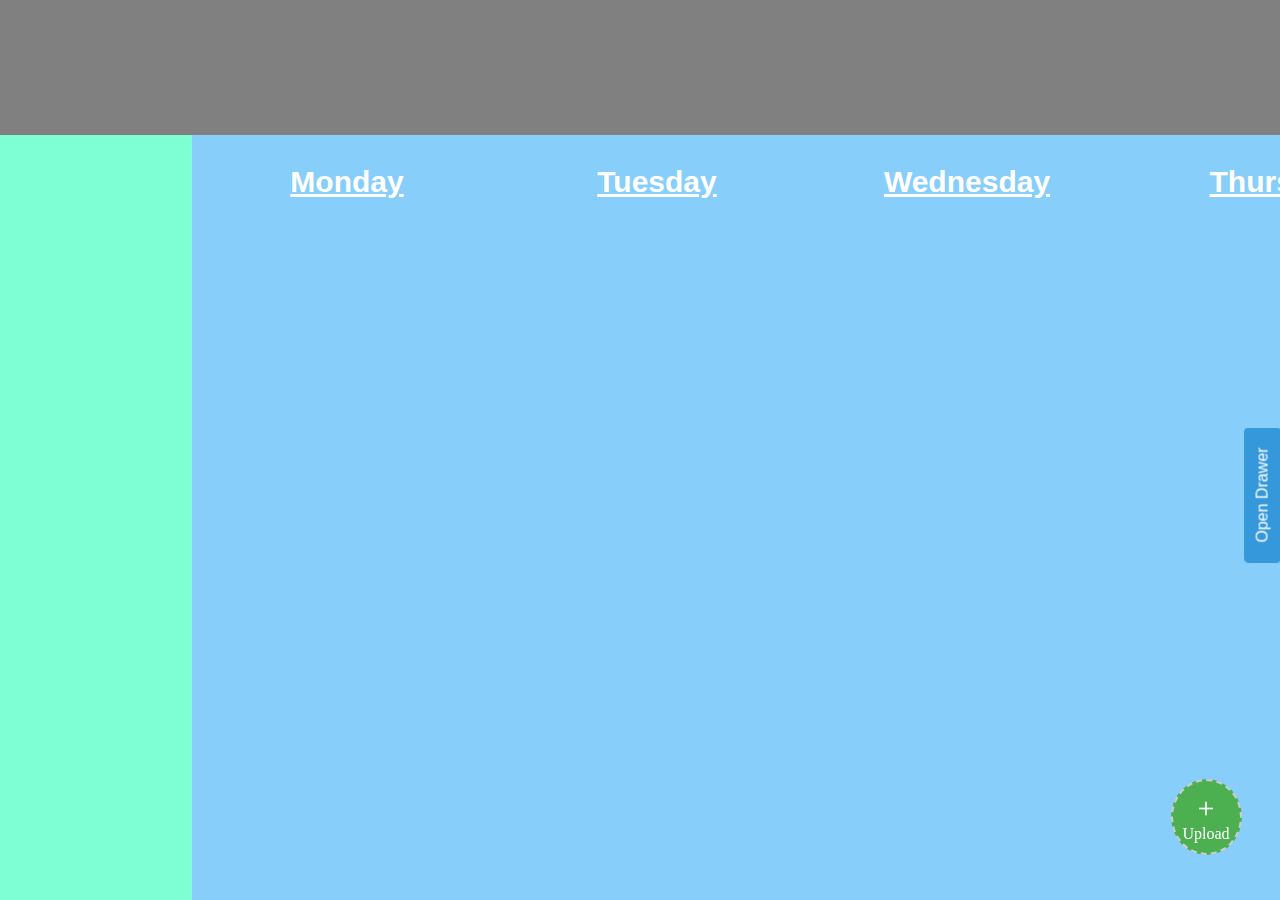
==== log.html @ 65a20d52 "first commit" ====
<!DOCTYPE html>
<html lang="en">
<head>
  <meta charset="UTF-8">
  <title>Title</title>

  <link rel="stylesheet" href="log.css">
</head>
<body>
  <div id = "nav-bar">

  </div>

  <div id = "frame">

    <div id = "weekly-bar">

    </div>


    <div id = "main-screen">
      <div id="daily-view-container">

      </div>

      <div class="file-input">
        <label for="fileInput" class="custom-file-upload">
          <span style="font-size: 30px;">+</span>
          <br>
          Upload
        </label>
        <input type="file" id = "fileInput" style="display:none;">
      </div>

      <button id="openDrawerButton" onclick="toggleDrawer()">Open Drawer</button>

      <div id="drawerContainer" onclick="closeDrawer()">
        <div id="drawerContent">
          <h2>Drawer Content</h2>
          <p>This is the content of the expandable drawer.</p >
        </div>
      </div>


    </div>
  </div>

  <script src = "log.js"></script>
</body>
</html>
---- log.css ----
body{
    margin: 0 0 0 0;
    overflow: hidden;
}

#frame{
    display: flex;
    flex-wrap: wrap;
    background-color: lightblue;
    width: 100vw;
    height: 85vh;
}

#nav-bar{
    height: 15vh;
    width: 100vw;
    background-color: grey;
}

#weekly-bar{
    height: 85vh;
    width: 15vw;
    background-color: aquamarine;
}

#main-screen{
    height: 85vh;
    width: 85vw;
    background-color: antiquewhite;
    position: relative;
}

#daily-view-container{
    background-color: blueviolet;
    display: flex;
    overflow-x: auto;
    white-space: nowrap;
    height: inherit;
}

.day {
    flex: 0 0 auto;
    background-color: lightskyblue;
    color: white;
    text-decoration: underline;
    font: bold 30px "Helvetica Neue", Helvetica, Arial, sans-serif;
    padding: 30px;
    width: 250px;
    text-align: center;
    overflow-y: auto;
    white-space: nowrap;
}

.log{
    border: 4px double dodgerblue;
    border-radius: 15px;
    background-color: dodgerblue;
    width: 250px;
    font-size: 14px;
    white-space: pre-wrap;
    margin-top: 30px;
}

.custom-file-upload {
    display: inline-block;
    padding: 10px;
    cursor: pointer;
    border: 2px dashed #ccc;
    border-radius: 50%;
    text-align: center;
    background-color: #4CAF50;
    color: white;
    position: absolute;
    bottom: 5vh;
    right: 3vw;
}

.custom-file-upload input {
    display: none;
}



#drawerContainer {
    position: fixed;
    top: 26%;
    height: 450px;
    right: -500px; /* Start off-screen on the right */
    width: 500px;
    background-color: #3498db;
    color: #fff;
    transition: right 0.6s ease;
}

#drawerContent {
    padding: 20px;
}

#openDrawerButton {
    cursor: pointer;
    padding: 10px 20px;
    background-color: #3498db;
    color: #fff;
    border: none;
    border-radius: 5px;
    font-size: 16px;
    position: fixed;
    top: 55%;
    right: -50px;
    transform: translateY(-50%) rotate(-90deg); /* Combine transformations */
    transition: right 0.6s ease;
}
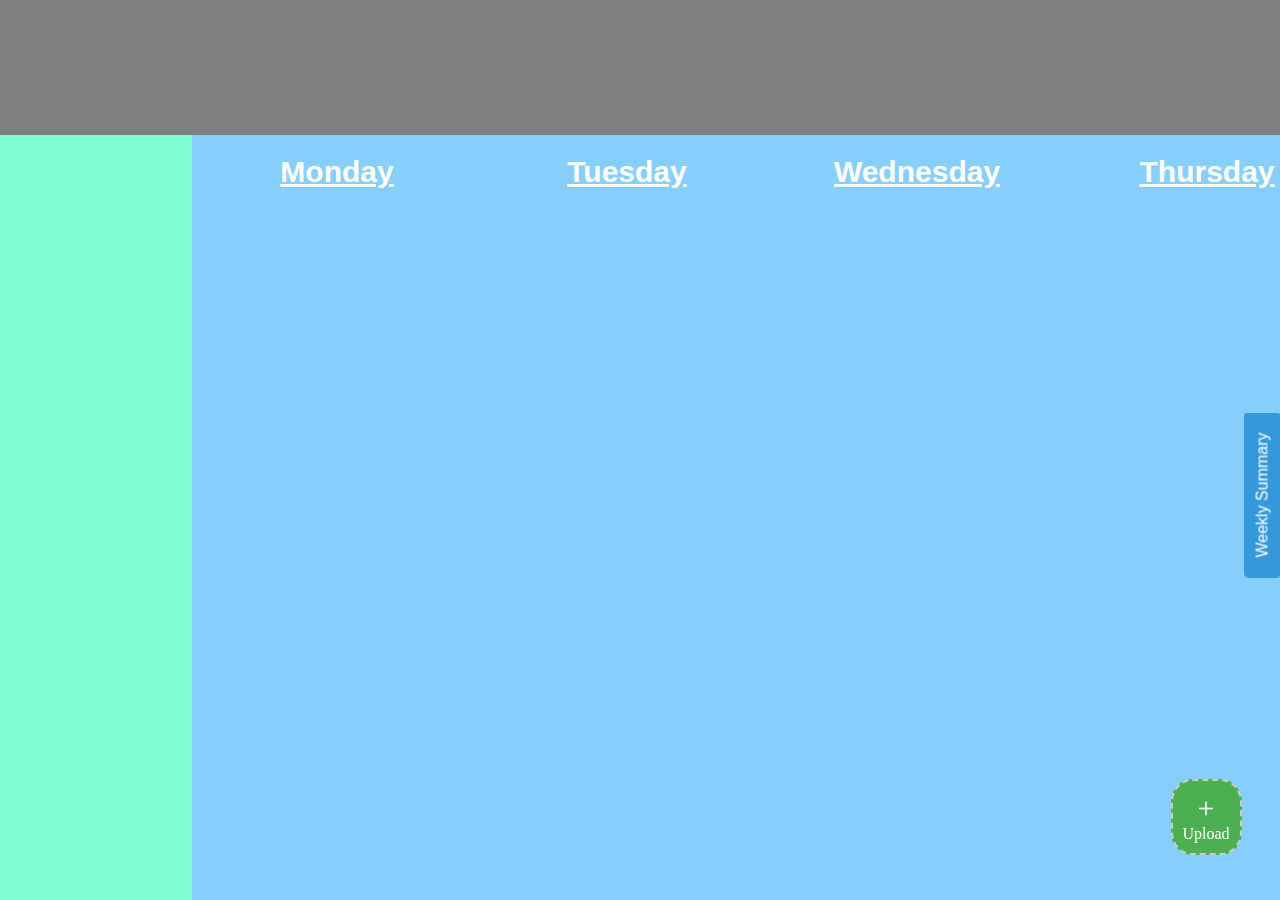
==== commit b3063783: "all functionality of log complete; pre-navbar integration" ====
--- a/log.html
+++ b/log.html
@@ -7,6 +7,7 @@
   <link rel="stylesheet" href="log.css">
 </head>
 <body>
+  <script src="https://cdn.jsdelivr.net/npm/bootstrap@5.3.2/dist/js/bootstrap.bundle.min.js" integrity="sha384-C6RzsynM9kWDrMNeT87bh95OGNyZPhcTNXj1NW7RuBCsyN/o0jlpcV8Qyq46cDfL" crossorigin="anonymous"></script>
   <div id = "nav-bar">
 
   </div>
@@ -32,7 +33,7 @@
         <input type="file" id = "fileInput" style="display:none;">
       </div>
 
-      <button id="openDrawerButton" onclick="toggleDrawer()">Open Drawer</button>
+      <button id="openDrawerButton" onclick="toggleDrawer()">Weekly Summary</button>
 
       <div id="drawerContainer" onclick="closeDrawer()">
         <div id="drawerContent">
--- a/log.css
+++ b/log.css
@@ -21,6 +21,28 @@
     height: 85vh;
     width: 15vw;
     background-color: aquamarine;
+    overflow-y: auto;
+}
+
+.week-log{
+    border: 0;
+    background-color: lightseagreen;
+    color: lightgray;
+    font: bold 18px "Helvetica Neue", Helvetica, Arial, sans-serif;
+    padding: 20px;
+    margin: 10px;
+    border-radius: 20px;
+    transition: background-color 1s ease, all .1s linear;
+    box-shadow: 0 5px 0 darkgreen;
+}
+
+.week-log:active{
+    box-shadow: 0 2px 0 darkolivegreen;
+    transform:translateY(3px);
+}
+
+.week-log:hover{
+    background-color: seagreen;
 }
 
 #main-screen{
@@ -39,26 +61,37 @@
 }
 
 .day {
-    flex: 0 0 auto;
     background-color: lightskyblue;
-    color: white;
-    text-decoration: underline;
+    flex: 10;
+    color: lightgray;
     font: bold 30px "Helvetica Neue", Helvetica, Arial, sans-serif;
-    padding: 30px;
     width: 250px;
     text-align: center;
     overflow-y: auto;
     white-space: nowrap;
 }
 
+.outer-day{
+    display: flex;
+    flex-direction: column;
+    flex: 0 0 auto;
+    color: white;
+    text-decoration: underline;
+    background-color: lightskyblue;
+    font: bold 30px "Helvetica Neue", Helvetica, Arial, sans-serif;
+    text-align: center;
+    padding: 20px;
+}
+
 .log{
     border: 4px double dodgerblue;
-    border-radius: 15px;
+    border-radius: 20px;
     background-color: dodgerblue;
-    width: 250px;
+    width: 240px;
     font-size: 14px;
     white-space: pre-wrap;
-    margin-top: 30px;
+    margin-bottom: 20px;
+    box-shadow: 3px 7px 3px midnightblue;
 }
 
 .custom-file-upload {
@@ -66,13 +99,19 @@
     padding: 10px;
     cursor: pointer;
     border: 2px dashed #ccc;
-    border-radius: 50%;
+    border-radius: 30%;
     text-align: center;
     background-color: #4CAF50;
     color: white;
     position: absolute;
     bottom: 5vh;
     right: 3vw;
+    transition: border-radius 1s ease, background-color 1s ease;
+}
+
+.custom-file-upload:hover{
+    border-radius: 50%;
+    background-color: darkgreen;
 }
 
 .custom-file-upload input {
@@ -106,7 +145,7 @@
     font-size: 16px;
     position: fixed;
     top: 55%;
-    right: -50px;
+    right: -65px;
     transform: translateY(-50%) rotate(-90deg); /* Combine transformations */
     transition: right 0.6s ease;
 }
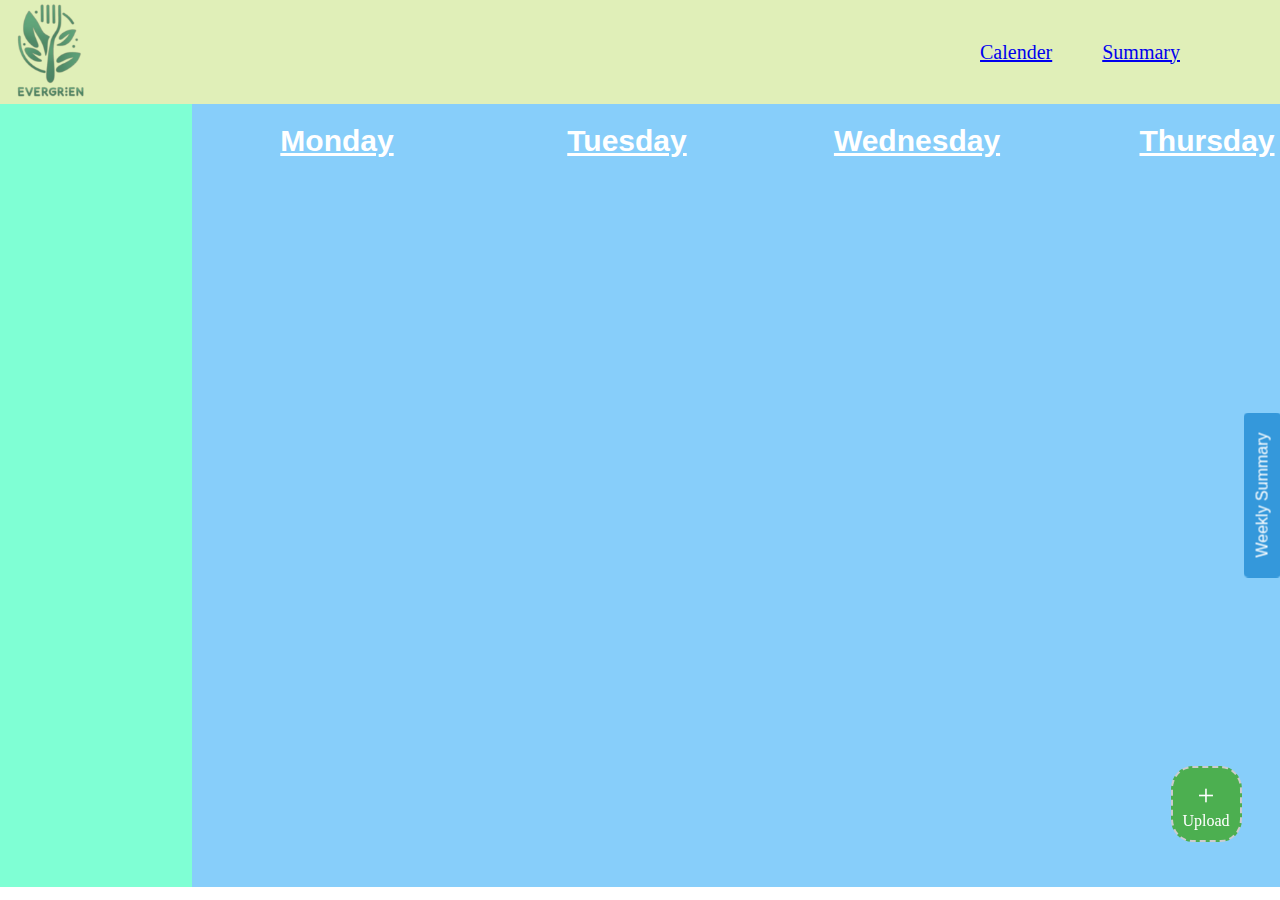
==== commit 826e970b: "navbar complete for log page; home-login-log pages linked" ====
--- a/log.html
+++ b/log.html
@@ -7,11 +7,29 @@
   <link rel="stylesheet" href="log.css">
 </head>
 <body>
-  <script src="https://cdn.jsdelivr.net/npm/bootstrap@5.3.2/dist/js/bootstrap.bundle.min.js" integrity="sha384-C6RzsynM9kWDrMNeT87bh95OGNyZPhcTNXj1NW7RuBCsyN/o0jlpcV8Qyq46cDfL" crossorigin="anonymous"></script>
-  <div id = "nav-bar">
+<!--   <script src="https://cdn.jsdelivr.net/npm/bootstrap@5.3.2/dist/js/bootstrap.bundle.min.js" integrity="sha384-C6RzsynM9kWDrMNeT87bh95OGNyZPhcTNXj1NW7RuBCsyN/o0jlpcV8Qyq46cDfL" crossorigin="anonymous"></script>
+ --><!--   <div id = "nav-bar">
+
+  </div> -->
+
+
+
+  <section id="nav-bar">
+    <nav class="menu">
+      <a href="./index.html"><img id="logo" src="./assets/images/logo-good.png" alt=""></a>
+        <ul>
+          <li><a href="loginpage.html">Calender</a></li>
+          <li><a href="#">Summary</a></li>
+         </ul>
+    </nav>
+  </section>
+
+
+
+
+
 
   </div>
-
   <div id = "frame">
 
     <div id = "weekly-bar">
--- a/log.css
+++ b/log.css
@@ -8,17 +8,11 @@
     flex-wrap: wrap;
     background-color: lightblue;
     width: 100vw;
-    height: 85vh;
-}
-
-#nav-bar{
-    height: 15vh;
-    width: 100vw;
-    background-color: grey;
+    height: 87vh;
 }
 
 #weekly-bar{
-    height: 85vh;
+    height: 87vh;
     width: 15vw;
     background-color: aquamarine;
     overflow-y: auto;
@@ -46,7 +40,7 @@
 }
 
 #main-screen{
-    height: 85vh;
+    height: 87vh;
     width: 85vw;
     background-color: antiquewhite;
     position: relative;
@@ -87,7 +81,7 @@
     border: 4px double dodgerblue;
     border-radius: 20px;
     background-color: dodgerblue;
-    width: 240px;
+    width: 210px;
     font-size: 14px;
     white-space: pre-wrap;
     margin-bottom: 20px;
@@ -149,3 +143,34 @@
     transform: translateY(-50%) rotate(-90deg); /* Combine transformations */
     transition: right 0.6s ease;
 }
+
+
+:root{
+    --top-bar-color: #e0efb8;
+    --background-color: #f7feee;
+
+}
+.menu{
+    display: flex;
+    margin: 0;
+    padding: 0;
+    align-items: center;
+    background-color: var(--top-bar-color)
+    
+}
+.menu li{
+    list-style: none;
+    
+}
+.menu ul{
+    display: flex;
+    gap: 50px;
+    margin-left: auto;
+    margin-right: 100px;
+    font-size: 20px;
+}
+
+#logo{
+    width: 100px;
+    height: auto;
+}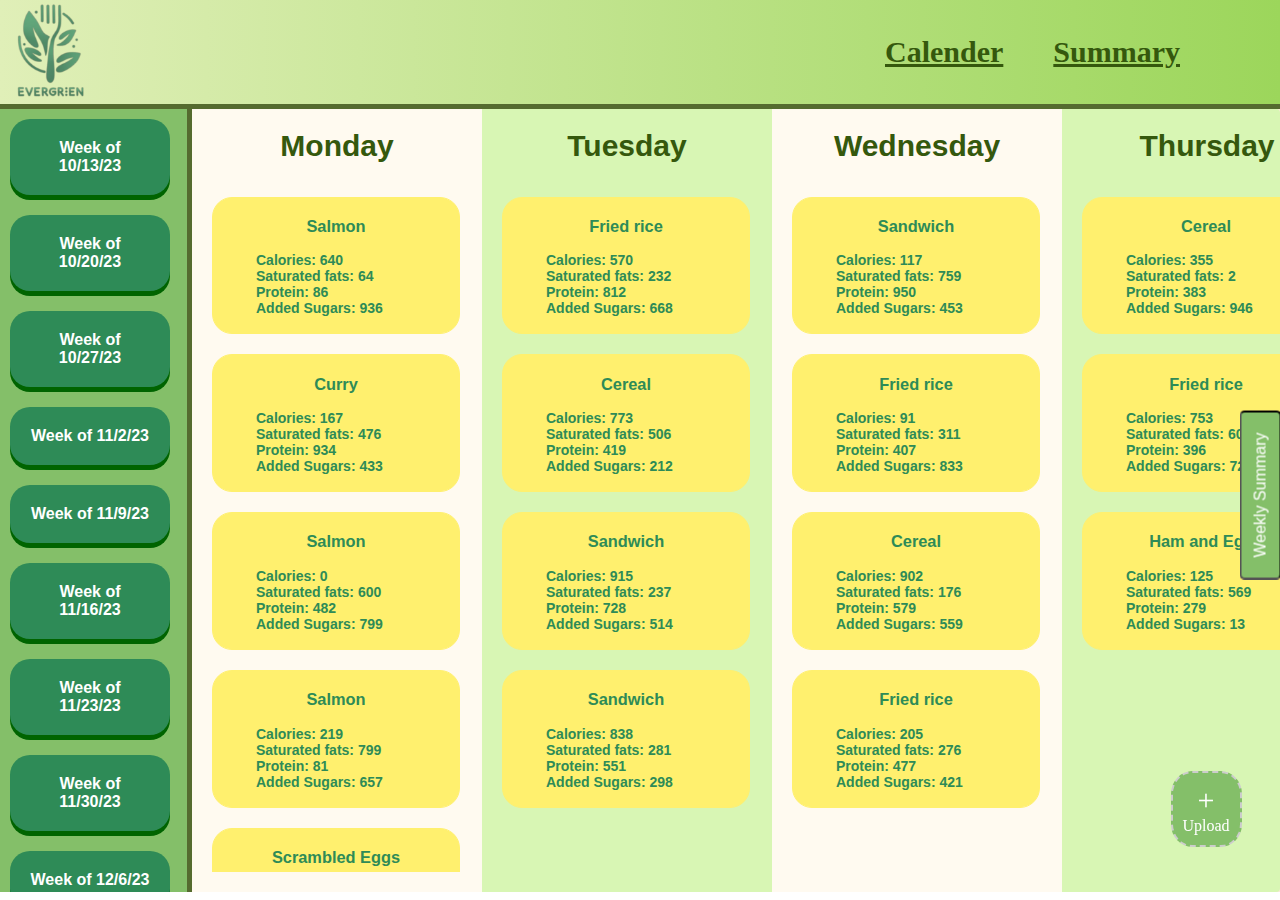
==== commit 124e9d3f: "final frontend push" ====
--- a/log.html
+++ b/log.html
@@ -55,8 +55,14 @@
 
       <div id="drawerContainer" onclick="closeDrawer()">
         <div id="drawerContent">
-          <h2>Drawer Content</h2>
-          <p>This is the content of the expandable drawer.</p >
+          <h2 id = "weekly-summary-header">Weekly Summary</h2>
+          <ul style="line-height: 40px">
+            <li>Calories: 2130cal</li>
+            <li>Saturated Fat: 120g</li>
+            <li>Added Sugars: 37g</li>
+            <li>Protein: 84g</li>
+          </ul>
+          <p> You are in a calorie surplus this week. You should try to consume less added sugar and more protein!</p>
         </div>
       </div>
 
--- a/log.css
+++ b/log.css
@@ -13,16 +13,18 @@
 
 #weekly-bar{
     height: 87vh;
-    width: 15vw;
-    background-color: aquamarine;
+    width: calc(15vw - 5px);
+    background-color: #84BF69;
     overflow-y: auto;
-}
+    border-right: 5px solid darkolivegreen;
+    }
 
 .week-log{
+    width: 12.5vw;
     border: 0;
-    background-color: lightseagreen;
-    color: lightgray;
-    font: bold 18px "Helvetica Neue", Helvetica, Arial, sans-serif;
+    background-color: seagreen;
+    color: white;
+    font: bold 16px 'Chalkduster', fantasy ,Helvetica Neue, Helvetica, Arial, sans-serif;
     padding: 20px;
     margin: 10px;
     border-radius: 20px;
@@ -52,12 +54,14 @@
     overflow-x: auto;
     white-space: nowrap;
     height: inherit;
-}
+    border-radius: 0 4px 4px 0;
+}
+
 
 .day {
-    background-color: lightskyblue;
+    /* background-color: green; */
     flex: 10;
-    color: lightgray;
+    color: dimgrey;
     font: bold 30px "Helvetica Neue", Helvetica, Arial, sans-serif;
     width: 250px;
     text-align: center;
@@ -65,27 +69,37 @@
     white-space: nowrap;
 }
 
+/* #daily-view-container .outer-day:nth-child(even){
+    background: #f0f0f2;
+} */
+
+.day, .outer-day{
+    background-color: #d8f6b4;
+}
+
+
 .outer-day{
     display: flex;
     flex-direction: column;
     flex: 0 0 auto;
-    color: white;
-    text-decoration: underline;
-    background-color: lightskyblue;
-    font: bold 30px "Helvetica Neue", Helvetica, Arial, sans-serif;
+    color: #35580d;
+    /*text-decoration: underline;*/
+    /* background-color: green; */
+    font: bold 30px 'Chalkduster', fantasy, Helvetica Neue, Helvetica, Arial, sans-serif;
     text-align: center;
     padding: 20px;
+
 }
 
 .log{
-    border: 4px double dodgerblue;
+    border: 4px double #FFF06E;
     border-radius: 20px;
-    background-color: dodgerblue;
-    width: 210px;
+    background-color: #FFF06E; /*#A2D2FF*/
+    width: 240px;
     font-size: 14px;
+    color: seagreen;
     white-space: pre-wrap;
     margin-bottom: 20px;
-    box-shadow: 3px 7px 3px midnightblue;
 }
 
 .custom-file-upload {
@@ -95,7 +109,7 @@
     border: 2px dashed #ccc;
     border-radius: 30%;
     text-align: center;
-    background-color: #4CAF50;
+    background-color: #84BF69;
     color: white;
     position: absolute;
     bottom: 5vh;
@@ -115,26 +129,30 @@
 
 
 #drawerContainer {
+    font-size: 24px;
     position: fixed;
     top: 26%;
     height: 450px;
     right: -500px; /* Start off-screen on the right */
     width: 500px;
-    background-color: #3498db;
+    background-color: #84BF69;
     color: #fff;
     transition: right 0.6s ease;
 }
 
 #drawerContent {
     padding: 20px;
+}
+
+#weekly-summary-header{
+    text-align: center;
 }
 
 #openDrawerButton {
     cursor: pointer;
     padding: 10px 20px;
-    background-color: #3498db;
+    background-color: #84BF69;
     color: #fff;
-    border: none;
     border-radius: 5px;
     font-size: 16px;
     position: fixed;
@@ -146,8 +164,8 @@
 
 
 :root{
-    --top-bar-color: #e0efb8;
-    --background-color: #f7feee;
+    /* --top-bar-color: #9cd65b;
+    --background-color: #18E101; */
 
 }
 .menu{
@@ -155,8 +173,8 @@
     margin: 0;
     padding: 0;
     align-items: center;
-    background-color: var(--top-bar-color)
-    
+    background: linear-gradient(to right, #e0efb8, #9cd65b);
+    border-bottom: 5px solid darkolivegreen;
 }
 .menu li{
     list-style: none;
@@ -167,10 +185,16 @@
     gap: 50px;
     margin-left: auto;
     margin-right: 100px;
-    font-size: 20px;
-}
+    font: bold 30px 'Chalkduster', fantasy;
+}
+
+.menu a{
+        color: #35580d;
+    }
+
 
 #logo{
     width: 100px;
     height: auto;
-}+}
+
